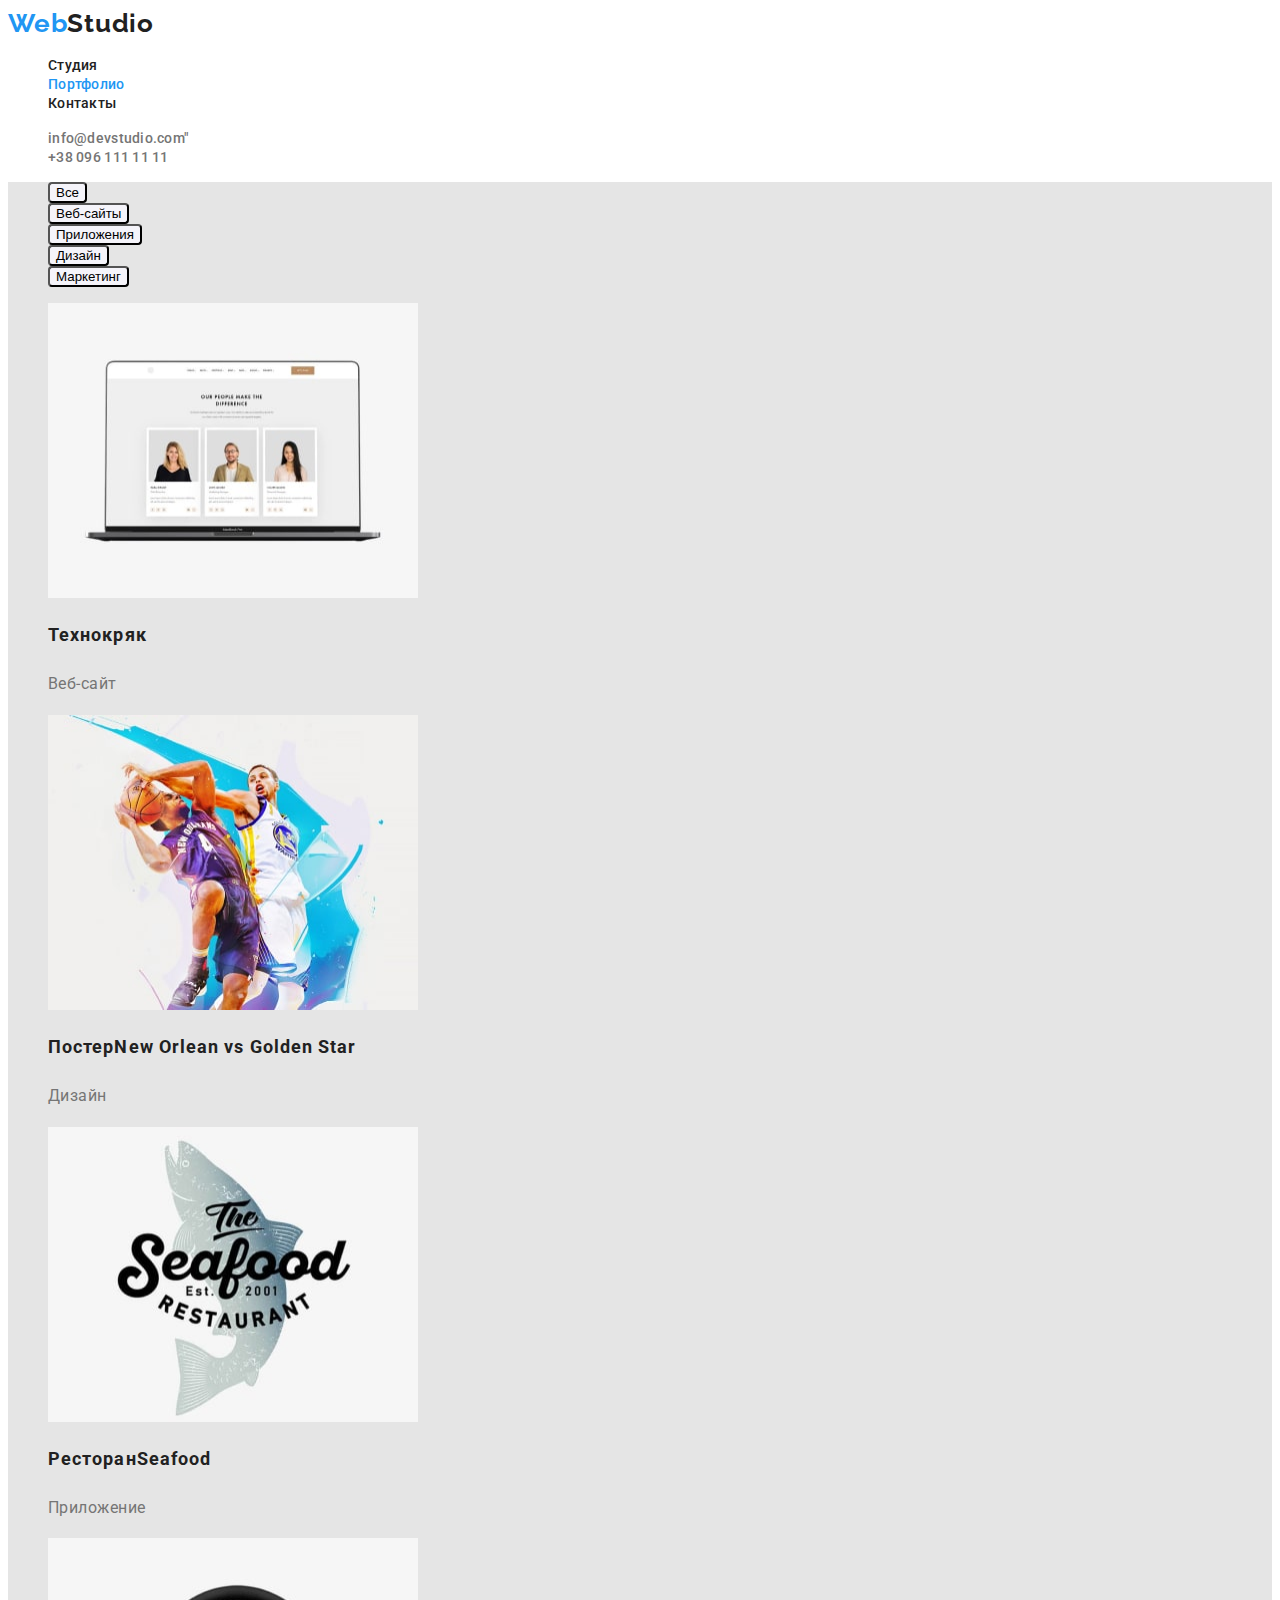
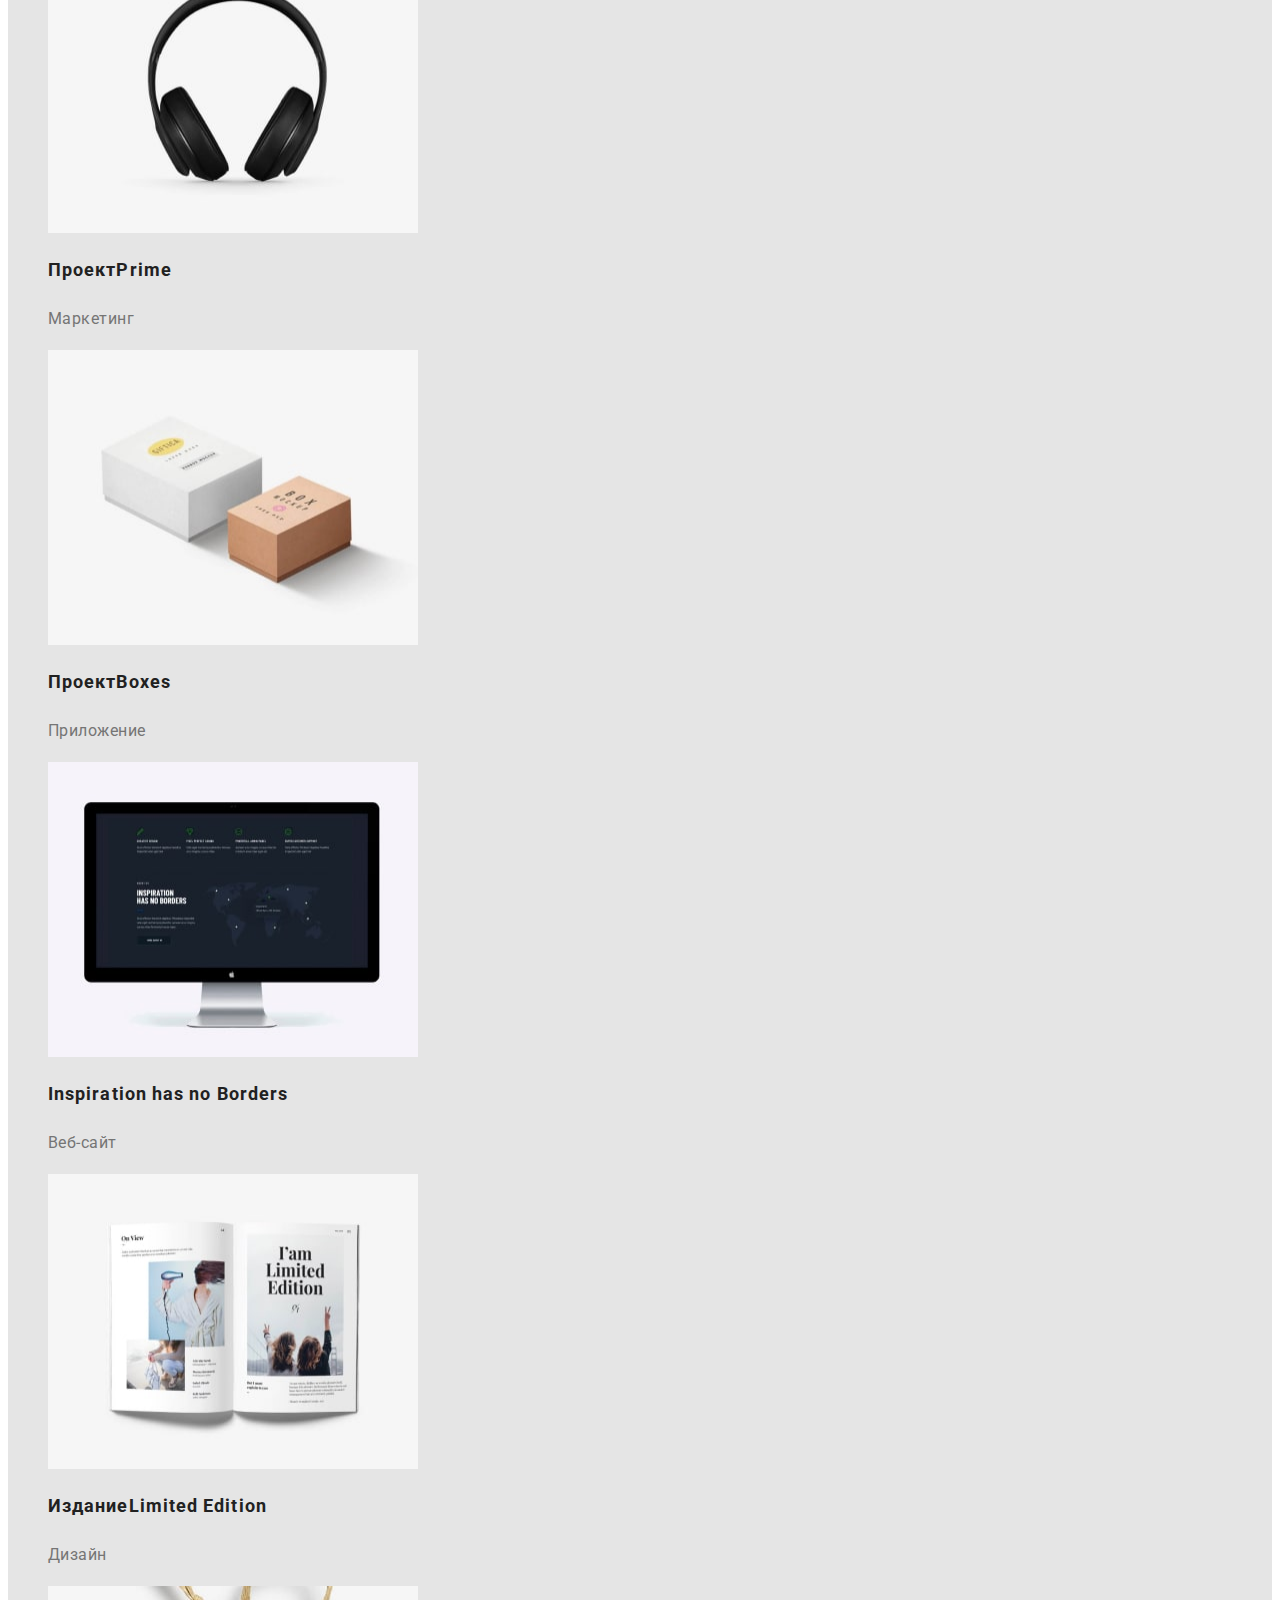
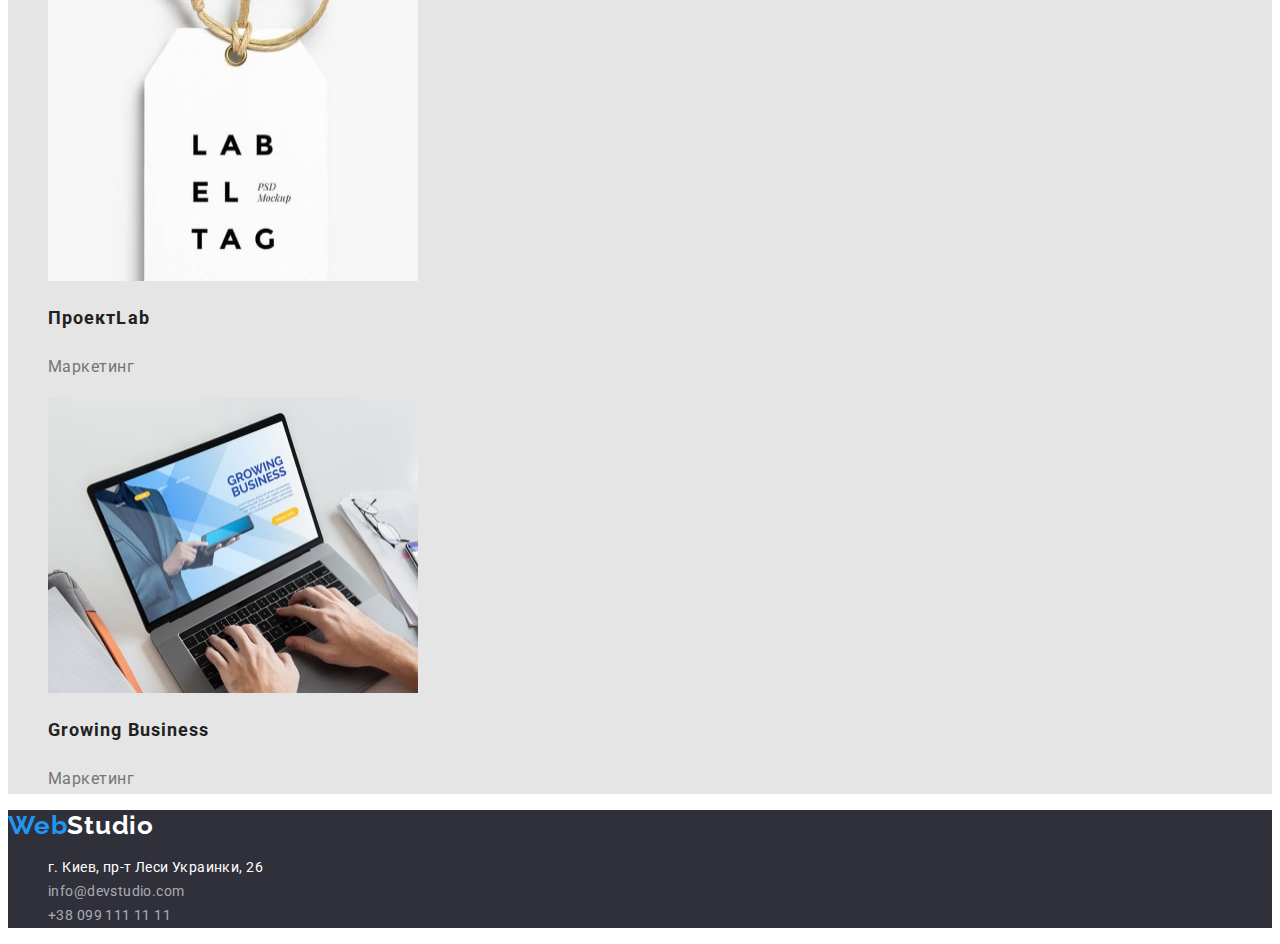
==== portfolio.html @ 66d61d58 "first" ====
<!DOCTYPE html>
<html lang="ru">
<head>
    <meta charset="UTF-8">
    <meta http-equiv="X-UA-Compatible" content="IE=edge">
    <meta name="viewport" content="width=device-width, initial-scale=1.0">
    <title>Document</title>
    <link rel="preconnect" href="https://fonts.googleapis.com">
    <link rel="preconnect" href="https://fonts.gstatic.com" crossorigin>
    <link href="https://fonts.googleapis.com/css2?family=Raleway:wght@700&family=Roboto:wght@400;500;700;900&display=swap" rel="stylesheet">
    <link rel="stylesheet" href="./css/styles.css">
</head>
<body>
    <header>
        <nav>
          <a class="link" href=""><span class="pre-logo">Web</span><span class="sub-logo">Studio</span></a>      
                 <ul class="list">
                     <li>
                         <a class="header-link link" href="./index.html">Студия</a>
                        </li>
                     <li>
                         <a class="header-link link" href="./portfolio.html"><span class="present-page">Портфолио</span></a>
                        </li>
                     <li>
                         <a class="header-link link" href="">Контакты</a>
                        </li>
                 </ul>
       </nav>
       <ul class="list">
           <li>
              <a class="info-link link" href="mailto:info@devstudio.com">info@devstudio.com"</a>
           </li>
           <li>
              <a class="info-link link" href="tel:+380961111111">+38 096 111 11 11</a>
           </li>
       </ul>
    </header>
    <main>
        <section class="portfolio">
            <ul class="list">
                <li>
                    <button class="btn" type="button">Все</button>
                </li>
                <li>
                    <button class="btn" type="button">Веб-сайты</button>
                </li>
                <li>
                    <button class="btn" type="button">Приложения</button>
                </li>
                <li>
                    <button class="btn"type="button">Дизайн</button>
                </li>
                <li>
                    <button class="btn" type="button">Маркетинг</button>
                </li>
            </ul>
            <!-- our projects -->
            <ul class="list">
                <li>
                    <img src="./images/texnofix.jpg" alt="Веб-сайт" width="370" height="295">
                    <h2 class="project-title">Технокряк</h2>
                    <p class="project-text">Веб-сайт</p>
                </li>
                <li>
                    <img src="./images/golden-star.jpg" alt="Дизайн" width="370" height="295">
                    <h2 class="project-title">Постер<span lang="en">New Orlean vs Golden Star</span></h2>
                    <p class="project-text">Дизайн</p>
                </li>
                <li>
                    <img src="./images/seafood.jpg" alt="Приложение" width="370" height="295">
                    <h2 class="project-title">Ресторан<span lang="en">Seafood</span></h2>
                    <p class="project-text">Приложение</p>
                </li>
                <li>
                    <img src="./images/prime.jpg" alt="Маркетинг" width="370" height="295">
                    <h2 class="project-title">Проект<span lang="en">Prime</span></h2>
                    <p class="project-text">Маркетинг</p>
                </li>
                <li>
                    <img src="./images/boxes.jpg" alt="Приложение" width="370" height="295">
                    <h2 class="project-title">Проект<span lang="en">Boxes</span></h2>
                    <p class="project-text">Приложение</p>
                </li>
                <li>
                    <img src="./images/non-borders.jpg" alt="Веб-сайт" width="370" height="295">
                    <h2 class="project-title" lang="en">Inspiration has no Borders</h2>
                    <p class="project-text">Веб-сайт</p>
                </li>
                <li>
                    <img src="./images/limited-edition.jpg" alt="Дизайн" width="370" height="295">
                    <h2 class="project-title">Издание<span>Limited Edition</span></h2>
                    <p class="project-text">Дизайн</p>
                </li>
                <li>
                    <img src="./images/project-lab.jpg" alt="Маркетинг" width="370" height="295">
                    <h2 class="project-title">Проект<span>Lab</span></h2>
                    <p class="project-text">Маркетинг</p>
                </li>
                <li>
                    <img src="./images/business.jpg" alt="Маркетинг" width="370" height="295">
                    <h2 class="project-title" lang="en">Growing Business</h2>
                    <p class="project-text">Маркетинг</p>
                </li>
            </ul>
        </section>
    </main>                                                     
    <footer class="footer">
        <a class="link" href=""><span class="pre-logo">Web</span><span class="sub-logo-second">Studio</span></a>
        <address class="address">
            <ul class="list">
                <li>
                    <a class="address-rout link" href="https://goo.gl/maps/BNxrX4DYjBoTdbWa7" target="_blank"  rel="noopener noreferrer">г. Киев, пр-т Леси Украинки, 26</a>
                </li>
                <li>
                    <a class="footer-info link" href="mailto:info@devstudio.com">info@devstudio.com</a>    
                </li>
                <li>
                    <a class="footer-info link" href="tel:+380991111111">+38 099 111 11 11</a>   
                </li>
            </ul>
        </address>
</footer>
</body>
</html>
---- css/styles.css ----
:root{
    --main-title-color: #ffffff;
    --secondary-title-color: #212121;
    --main-text-color: #757575;
    --accent-color: #2196F3;
}
body{
    font-family: 'Roboto', sans-serif;
}
.pre-logo{
font-family: Raleway;
font-weight: 700;
font-size: 26px;
line-height: 1.19;
letter-spacing: 0.03em;
color: var(--accent-color);
}
.sub-logo{
font-family: Raleway;
font-weight: 700;
font-size: 26px;
line-height: 1.19;
letter-spacing: 0.03em;
color: var(--secondary-title-color);
}
.sub-logo-second{
font-family: Raleway;
font-weight: 700;
font-size: 26px;
line-height: 1.19;
letter-spacing: 0.03em;
color: #ffffff;
}
.list{
    list-style: none;
}
.link{
    text-decoration: none;
}
.present-page{
    font-weight: 500;
    font-size: 14px;
    line-height: 1.14;
    letter-spacing: 0.02em;
    color: var(--accent-color);
}
.header-link{
font-weight: 500;
font-size: 14px;
line-height: 1.14;
letter-spacing: 0.02em;
color:var(--secondary-title-color);
}
.header-link:hover, 
.header-link:focus{
    color: var(--accent-color);
}
.info-link{
 color: var(--main-text-color);
 font-weight: 500;
 font-size: 14px;
 line-height: 1.14;
 letter-spacing: 0.02em; 
}
.info-link:hover,
.info-link:focus{
    color: var(--accent-color);
}
.hero{
    background-color: #2F303A;
}
.main-button{
    width: 200px;
    height: 50px;   
    margin-left: 700px;
    margin-right: 700px;    
    background: var(--accent-color);
    box-shadow: 0px 4px 4px rgba(0, 0, 0, 0.15);
    border-radius: 4px;
}
.button-text{
font-weight: 700;
font-size: 16px;
line-height: 1.87;
align-items: center;
text-align: center;
letter-spacing: 0.06em;
color: #ffffff;
}
.hero-title{
text-transform: uppercase;
text-align: center;
font-weight: 900;
font-size: 44px;
line-height: 1.36;
letter-spacing: 0.06em;
color: #FFFFFF;
}
.team-part{
    background-color: #F5F4FA;
}
.main-title{
text-align: center;
font-weight: 700;
font-size: 36px;
line-height: 1.16;
letter-spacing: 0.03em;
color: var(--secondary-title-color);
}
.advantage-title{
font-size: 14px;
line-height: 1.14;
letter-spacing: 0.03em;
text-transform: uppercase;
color: var(--secondary-title-color);
}
.advantage{
font-size: 14px;
line-height: 1.71;
letter-spacing: 0.03em;
color: var(--main-text-color);
}
.team-title{
font-weight: 500;
font-size: 16px;
line-height: 19px;
letter-spacing: 0.03em;
color:var(--secondary-title-color);
}
.profession{
font-size: 16px;
line-height: 1.18;
letter-spacing: 0.03em;
color: var(--main-text-color);
}
.address{
font-style: normal;    
}
.address-rout{
font-size: 14px;
line-height: 1.71;
letter-spacing: 0.03em;
color: #FFFFFF;
}
.footer-info{
font-size: 14px;
line-height: 1.71;
letter-spacing: 0.03em;
color: rgba(255, 255, 255, 0.6);
}
.footer{
    background-color: #2F303A;
}
.portfolio{
    background-color: #E5E5E5;;
}
.project-title{
font-weight: 700;
font-size: 18px;
line-height: 2;
letter-spacing: 0.06em;
color: var(--secondary-title-color);
}
.project-text{
font-size: 16px;
line-height: 1.87;
letter-spacing: 0.03em;
color: var(--main-text-color);
}
.btn
{
    background: #F5F4FA;
    border-radius: 4px;
}
.btn:hover,
.btn:focus{
    color: #FFFFFF;
    background: var(--accent-color);
    box-shadow: 0px 3px 1px rgba(0, 0, 0, 0.1), 0px 1px 2px rgba(0, 0, 0, 0.08), 0px 2px 2px rgba(0, 0, 0, 0.12);
    border-radius: 4px;
}
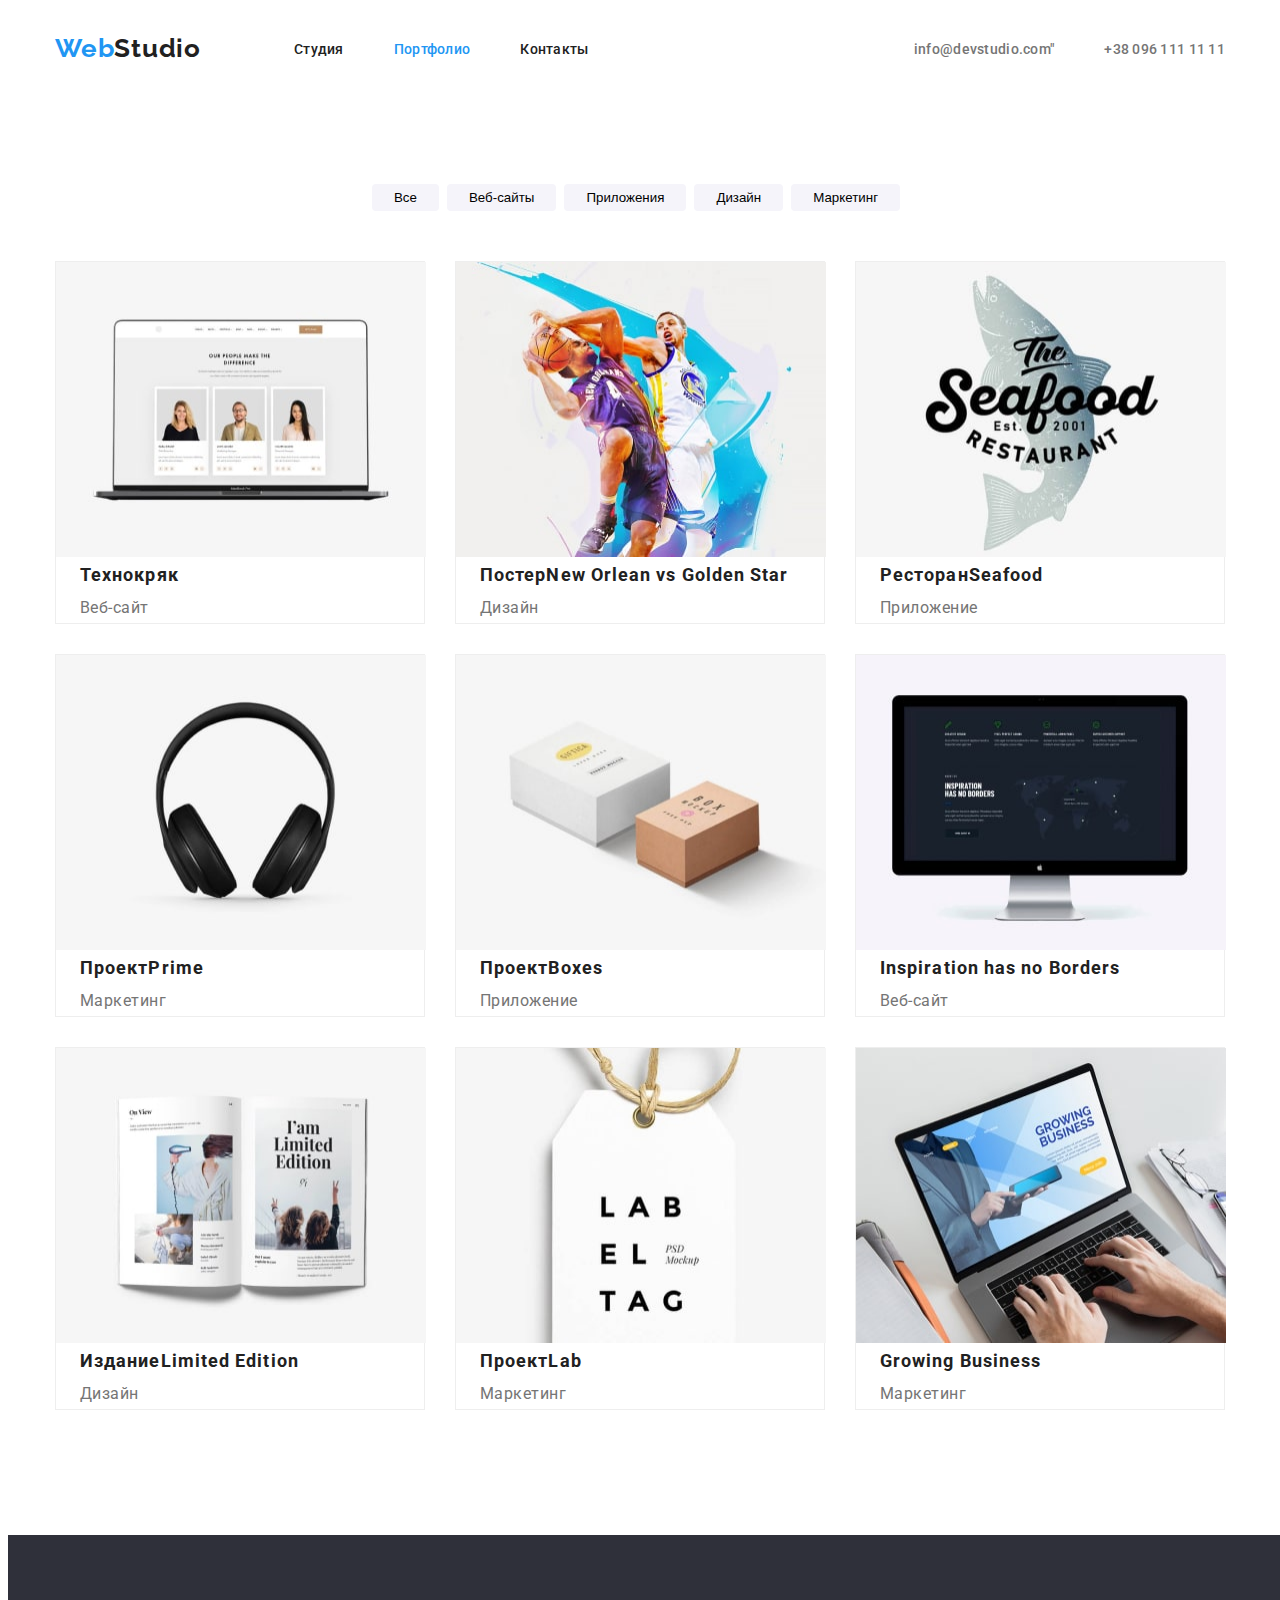
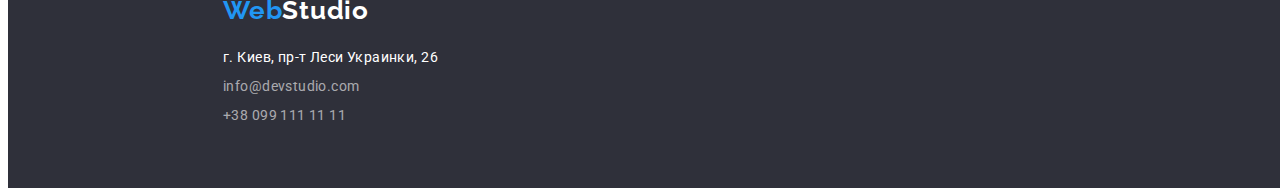
==== commit 40b205a3: "and another one" ====
--- a/portfolio.html
+++ b/portfolio.html
@@ -5,39 +5,42 @@
     <meta http-equiv="X-UA-Compatible" content="IE=edge">
     <meta name="viewport" content="width=device-width, initial-scale=1.0">
     <title>Document</title>
+    <link rel="stylesheet" href="https://cdnjs.cloudflare.com/ajax/libs/modern-normalize/1.1.0/modern-normalize.min.css" integrity="sha512-wpPYUAdjBVSE4KJnH1VR1HeZfpl1ub8YT/NKx4PuQ5NmX2tKuGu6U/JRp5y+Y8XG2tV+wKQpNHVUX03MfMFn9Q==" crossorigin="anonymous" referrerpolicy="no-referrer" />
     <link rel="preconnect" href="https://fonts.googleapis.com">
     <link rel="preconnect" href="https://fonts.gstatic.com" crossorigin>
     <link href="https://fonts.googleapis.com/css2?family=Raleway:wght@700&family=Roboto:wght@400;500;700;900&display=swap" rel="stylesheet">
     <link rel="stylesheet" href="./css/styles.css">
 </head>
 <body>
-    <header>
-        <nav>
-          <a class="link" href=""><span class="pre-logo">Web</span><span class="sub-logo">Studio</span></a>      
-                 <ul class="list">
-                     <li>
-                         <a class="header-link link" href="./index.html">Студия</a>
+    <header class="portfolio-container">
+        <nav class="portfolio-navigation">
+            <div class="portfolio-wrapper">
+                <a class="link logo" href=""><span class="pre-logo">Web</span><span class="sub-logo">Studio</span></a>      
+                        <ul class="list navigation-list">
+                            <li>
+                                <a class="header-link link" href="./index.html">Студия</a>
+                                </li>
+                            <li>
+                                <a class="header-link link" href="./portfolio.html"><span class="present-page">Портфолио</span></a>
+                                </li>
+                            <li>
+                                <a class="header-link link header-link-last" href="">Контакты</a>
+                                </li>
+                        </ul>      
+                </div>
+                    <ul class="list">
+                        <li>
+                            <a class="info-link link portfolio-mail" href="mailto:info@devstudio.com">info@devstudio.com"</a>
                         </li>
-                     <li>
-                         <a class="header-link link" href="./portfolio.html"><span class="present-page">Портфолио</span></a>
+                        <li>
+                            <a class="info-link link info-link-last" href="tel:+380961111111">+38 096 111 11 11</a>
                         </li>
-                     <li>
-                         <a class="header-link link" href="">Контакты</a>
-                        </li>
-                 </ul>
-       </nav>
-       <ul class="list">
-           <li>
-              <a class="info-link link" href="mailto:info@devstudio.com">info@devstudio.com"</a>
-           </li>
-           <li>
-              <a class="info-link link" href="tel:+380961111111">+38 096 111 11 11</a>
-           </li>
-       </ul>
+                    </ul>
+    </nav>
     </header>
     <main>
-        <section class="portfolio">
-            <ul class="list">
+        <section class="section portfolio-container">
+            <ul class="list button-list">
                 <li>
                     <button class="btn" type="button">Все</button>
                 </li>
@@ -53,61 +56,80 @@
                 <li>
                     <button class="btn" type="button">Маркетинг</button>
                 </li>
-            </ul>
+            </ul>           
             <!-- our projects -->
-            <ul class="list">
-                <li>
+            <ul class="list portfolio-list">
+                <li class="portfolio-card">
                     <img src="./images/texnofix.jpg" alt="Веб-сайт" width="370" height="295">
+                    <div class="card-text">
                     <h2 class="project-title">Технокряк</h2>
                     <p class="project-text">Веб-сайт</p>
+                    </div>
                 </li>
-                <li>
+                <li class="portfolio-card">
                     <img src="./images/golden-star.jpg" alt="Дизайн" width="370" height="295">
+                    <div class="card-text">
                     <h2 class="project-title">Постер<span lang="en">New Orlean vs Golden Star</span></h2>
                     <p class="project-text">Дизайн</p>
+                    </div>
                 </li>
-                <li>
+                <div class="portfolio-card">
                     <img src="./images/seafood.jpg" alt="Приложение" width="370" height="295">
+                    <div class="card-text">
                     <h2 class="project-title">Ресторан<span lang="en">Seafood</span></h2>
                     <p class="project-text">Приложение</p>
+                    </div>
+                </div>
                 </li>
-                <li>
+                <li class="portfolio-card">
                     <img src="./images/prime.jpg" alt="Маркетинг" width="370" height="295">
+                    <div class="card-text">
                     <h2 class="project-title">Проект<span lang="en">Prime</span></h2>
                     <p class="project-text">Маркетинг</p>
+                    </div>
                 </li>
-                <li>
+                <li class="portfolio-card">
                     <img src="./images/boxes.jpg" alt="Приложение" width="370" height="295">
+                    <div class="card-text">
                     <h2 class="project-title">Проект<span lang="en">Boxes</span></h2>
                     <p class="project-text">Приложение</p>
+                    </div>
                 </li>
-                <li>
+                <li class="portfolio-card">
                     <img src="./images/non-borders.jpg" alt="Веб-сайт" width="370" height="295">
+                    <div class="card-text">
                     <h2 class="project-title" lang="en">Inspiration has no Borders</h2>
                     <p class="project-text">Веб-сайт</p>
+                    </div>
                 </li>
-                <li>
+                <li class="portfolio-card">
                     <img src="./images/limited-edition.jpg" alt="Дизайн" width="370" height="295">
+                    <div class="card-text">
                     <h2 class="project-title">Издание<span>Limited Edition</span></h2>
                     <p class="project-text">Дизайн</p>
+                    </div>
                 </li>
-                <li>
+                <li class="portfolio-card">
                     <img src="./images/project-lab.jpg" alt="Маркетинг" width="370" height="295">
+                    <div class="card-text">
                     <h2 class="project-title">Проект<span>Lab</span></h2>
                     <p class="project-text">Маркетинг</p>
-                </li>
-                <li>
+                   </div>
+               </li>
+                <li class="portfolio-card">
                     <img src="./images/business.jpg" alt="Маркетинг" width="370" height="295">
+                    <div class="card-text">
                     <h2 class="project-title" lang="en">Growing Business</h2>
                     <p class="project-text">Маркетинг</p>
+                    </div>
                 </li>
             </ul>
         </section>
     </main>                                                     
-    <footer class="footer">
-        <a class="link" href=""><span class="pre-logo">Web</span><span class="sub-logo-second">Studio</span></a>
+    <footer class="footer footer-section">
+        <a class="link footer-logo" href=""><span class="pre-logo">Web</span><span class="sub-logo-second">Studio</span></a>
         <address class="address">
-            <ul class="list">
+            <ul class="footer-list">
                 <li>
                     <a class="address-rout link" href="https://goo.gl/maps/BNxrX4DYjBoTdbWa7" target="_blank"  rel="noopener noreferrer">г. Киев, пр-т Леси Украинки, 26</a>
                 </li>
--- a/css/styles.css
+++ b/css/styles.css
@@ -4,9 +4,93 @@
     --main-text-color: #757575;
     --accent-color: #2196F3;
 }
+*{
+    box-sizing: border-box;
+}
+img{
+    display: block;
+}
 body{
     font-family: 'Roboto', sans-serif;
 }
+p, h1, h2, h3, h4, h5, h6{
+    margin-top: 0;
+    margin-bottom: 0;
+}
+ul{
+    margin-top: 0;
+    margin-bottom: 0;
+    padding-left: 0;
+}
+.section{
+    padding-top: 95px;
+    padding-bottom: 95px;
+}
+.footer-section{
+    padding-top: 60px;
+    padding-bottom: 60px;
+    width: 1600px;
+    margin: 0 auto;
+}
+.container{
+    width: 1200px;
+    padding-left: 15px;
+    padding-right: 15px;
+    margin: 0 auto;
+}
+.portfolio-container{
+    width: 1200px;
+    padding-left: 15px;
+    padding-right: 15px;
+    margin: 0 auto;
+}
+.portfolio-navigation{
+    display: flex;
+    align-items: center;
+    width: 100%;
+    justify-content: space-between; 
+}
+.portfolio-wrapper
+{
+    display: flex;
+}
+.portfolio-logo{
+    margin-right: 93px; 
+}
+.navigation-list{
+    align-items: center;
+}
+.button-list{
+    margin-bottom: 50px;
+    justify-content: center;
+}
+.portfolio-list{
+    flex-wrap: wrap;
+}
+.header .container{
+    display: flex;
+    align-items: center;
+}
+.header-section{
+    align-items: center;
+    display: flex;
+    justify-content: space-between;
+    padding-top: 32px;
+    padding-bottom: 32px;
+}
+.header{    
+}
+.header-navigation{
+    display: flex;
+    align-items: center;
+    justify-content: space-between;
+    width: 100%;
+}
+.logo{
+    margin-right: 93px;
+    margin-top: 25px;
+    margin-bottom: 25px;
+}
 .pre-logo{
 font-family: Raleway;
 font-weight: 700;
@@ -33,9 +117,23 @@
 }
 .list{
     list-style: none;
+    display: flex;
+}
+.footer-list{
+    height: 82px;
+    margin-top: 20px;
+    margin-left: 215px;
+    list-style: none;
+    display: flex;
+    flex-direction: column;
+    justify-content: space-between;
+}
+.footer-logo{
+    margin-left: 215px;
 }
 .link{
     text-decoration: none;
+    
 }
 .present-page{
     font-weight: 500;
@@ -50,6 +148,10 @@
 line-height: 1.14;
 letter-spacing: 0.02em;
 color:var(--secondary-title-color);
+margin-right: 50px;
+}
+.header-link-last{
+    margin-right: 0;
 }
 .header-link:hover, 
 .header-link:focus{
@@ -60,14 +162,27 @@
  font-weight: 500;
  font-size: 14px;
  line-height: 1.14;
- letter-spacing: 0.02em; 
+ letter-spacing: 0.02em;
+ margin-right: 50px; 
+}
+.info-link-last{
+    margin-right: 0;
 }
 .info-link:hover,
 .info-link:focus{
     color: var(--accent-color);
 }
 .hero{
+    max-width: 1600px;
+    margin: 0 auto;
     background-color: #2F303A;
+}
+.hero-section{
+    display: flex;
+    flex-direction: column;
+    align-items: center;
+    padding-top: 200px;
+    padding-bottom: 200px;
 }
 .main-button{
     width: 200px;
@@ -82,13 +197,14 @@
 font-weight: 700;
 font-size: 16px;
 line-height: 1.87;
-align-items: center;
 text-align: center;
 letter-spacing: 0.06em;
 color: #ffffff;
 }
 .hero-title{
-text-transform: uppercase;
+margin-bottom: 30px;
+max-width: 700px;
+text-transform: uppercase; 
 text-align: center;
 font-weight: 900;
 font-size: 44px;
@@ -97,7 +213,9 @@
 color: #FFFFFF;
 }
 .team-part{
-    background-color: #F5F4FA;
+    width: 1600px;
+    margin: 0 auto;
+    background-color: #F5F4FA;;
 }
 .main-title{
 text-align: center;
@@ -115,19 +233,71 @@
 color: var(--secondary-title-color);
 }
 .advantage{
+margin-right: 30px;
+margin-top: 10px;
+max-width: 270px;
 font-size: 14px;
 line-height: 1.71;
 letter-spacing: 0.03em;
 color: var(--main-text-color);
 }
 .team-title{
+margin-top: 30px;
+margin-bottom: 10px;
 font-weight: 500;
 font-size: 16px;
 line-height: 19px;
 letter-spacing: 0.03em;
 color:var(--secondary-title-color);
 }
+.work-list{
+ width: 100%;
+ justify-content: space-between;
+}
+.work-title{
+margin-bottom: 50px;
+}
+.team-list{
+width: 100%;
+display: flex;
+justify-content: center;
+margin-top: 50px;
+}
+.team-card{
+width: 100%;
+max-width: 270px;
+display: flex;
+flex-direction: column;
+align-items: center;
+margin-right: 30px;      
+background: #FFFFFF;
+box-shadow: 0px 1px 3px rgba(0, 0, 0, 0.12), 0px 1px 1px rgba(0, 0, 0, 0.14), 0px 2px 1px rgba(0, 0, 0, 0.2);
+border-radius: 0px 0px 4px 4px;
+}
+.portfolio-list{
+width: 100%;
+display: flex;
+justify-content: center;
+}
+.portfolio-card{
+width: 100%;
+max-width: 370px;
+display: flex;
+flex-direction: column;
+align-items: left;
+margin-right: 30px;
+margin-bottom: 30px;
+background: #FFFFFF;
+border: 1px solid #EEEEEE;
+}
+.portfolio-card:nth-child(3n){
+    margin-right: 0;
+}
+.card-text{
+    padding-left: 24px;
+}
 .profession{
+margin-bottom: 30px;
 font-size: 16px;
 line-height: 1.18;
 letter-spacing: 0.03em;
@@ -152,7 +322,7 @@
     background-color: #2F303A;
 }
 .portfolio{
-    background-color: #E5E5E5;;
+   
 }
 .project-title{
 font-weight: 700;
@@ -169,8 +339,11 @@
 }
 .btn
 {
+    margin-right: 8px;
     background: #F5F4FA;
     border-radius: 4px;
+    padding: 6px 22px;
+    border: none;
 }
 .btn:hover,
 .btn:focus{
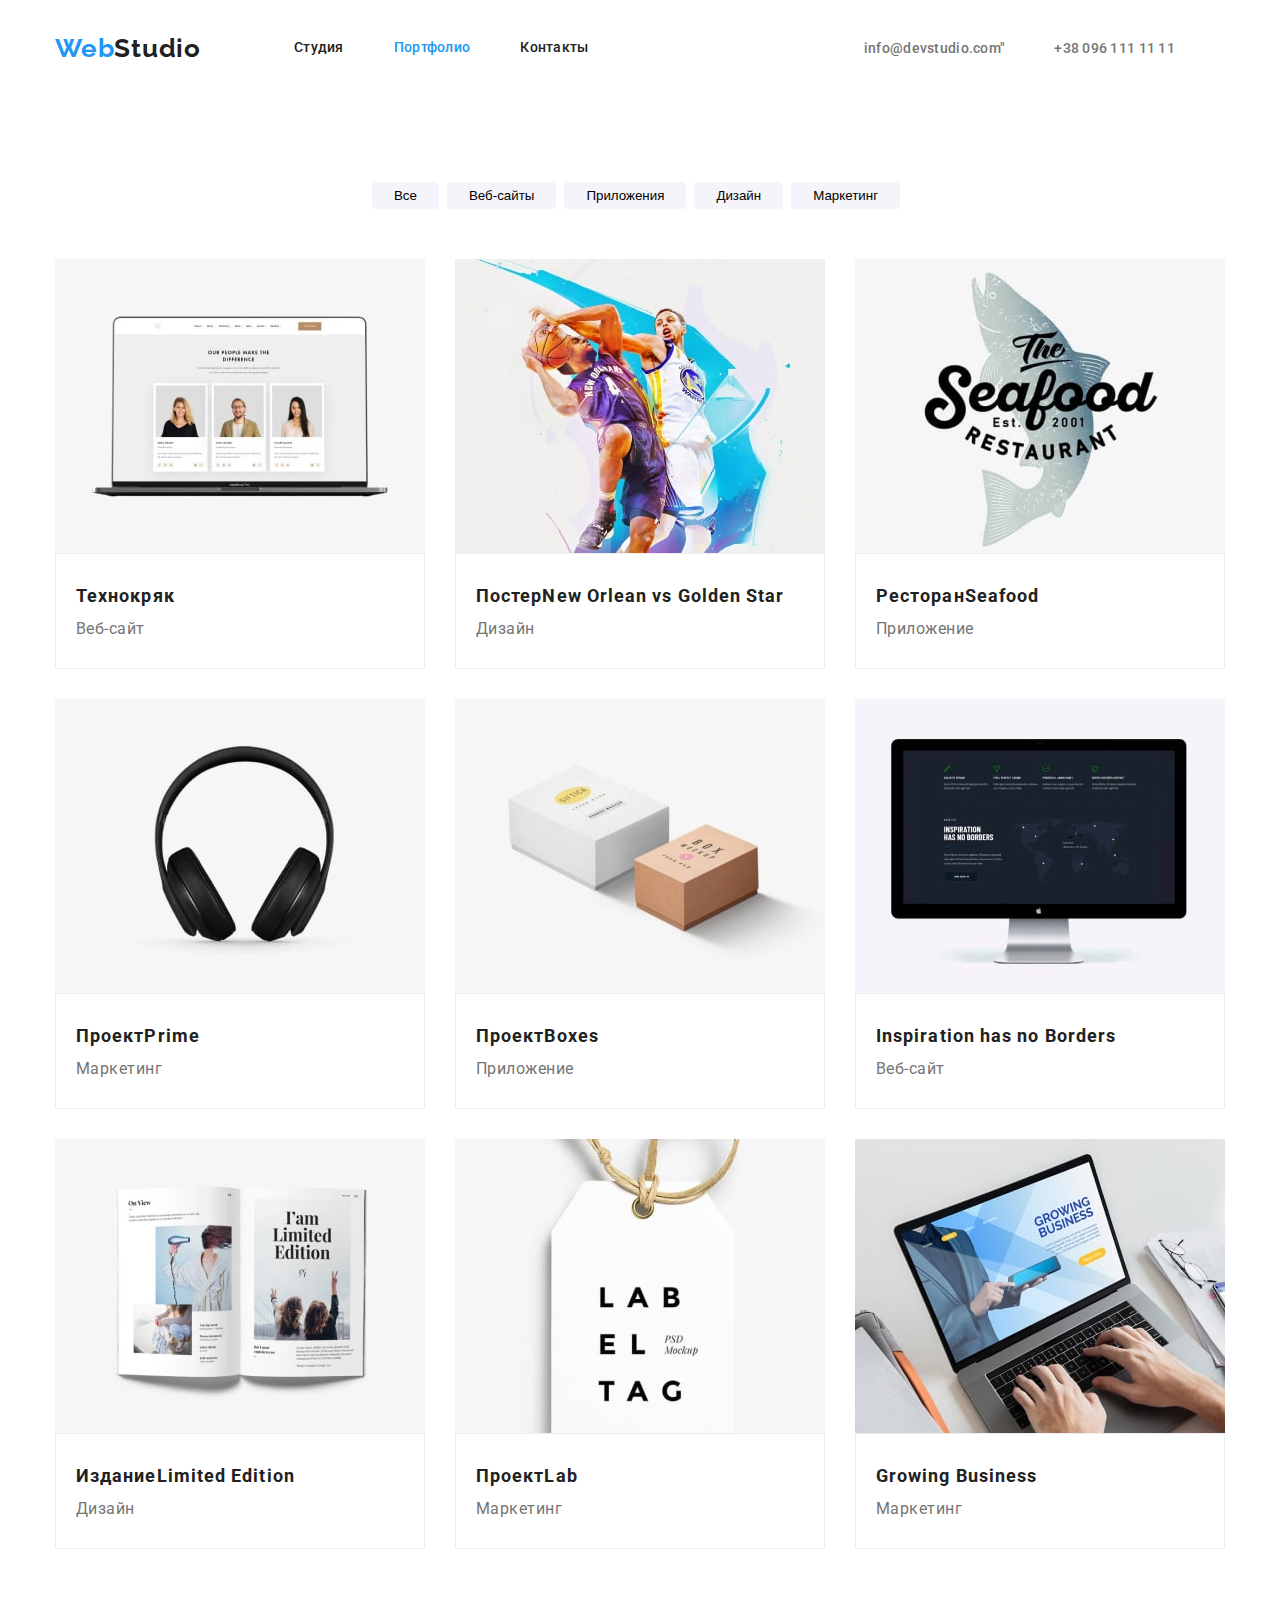
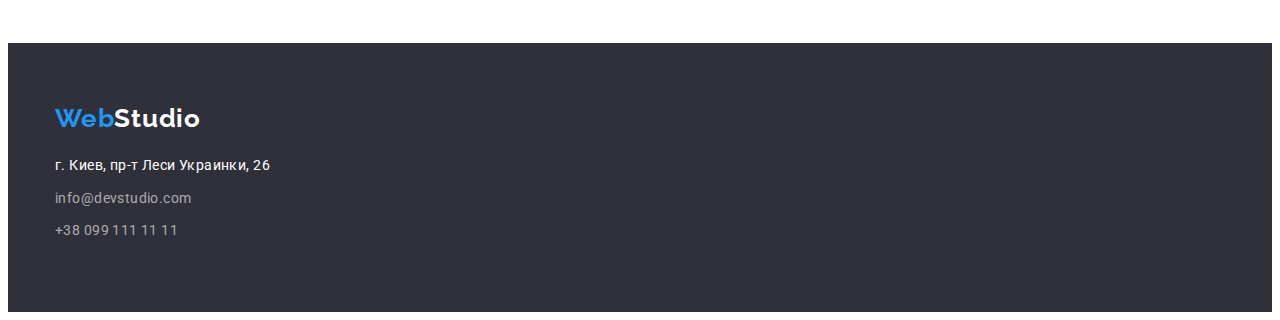
==== commit fb660945: "and another one" ====
--- a/portfolio.html
+++ b/portfolio.html
@@ -12,48 +12,49 @@
     <link rel="stylesheet" href="./css/styles.css">
 </head>
 <body>
-    <header class="portfolio-container">
-        <nav class="portfolio-navigation">
-            <div class="portfolio-wrapper">
+    <header class="header">
+        <div class="container">   
+        <nav class="header-navigation"> 
+            <div class="header-section">         
                 <a class="link logo" href=""><span class="pre-logo">Web</span><span class="sub-logo">Studio</span></a>      
-                        <ul class="list navigation-list">
-                            <li>
+                        <ul class="navigation-list">
+                            <li class="navigation-item">
                                 <a class="header-link link" href="./index.html">Студия</a>
                                 </li>
-                            <li>
+                            <li class="navigation-item">
                                 <a class="header-link link" href="./portfolio.html"><span class="present-page">Портфолио</span></a>
                                 </li>
-                            <li>
+                            <li class="navigation-item">
                                 <a class="header-link link header-link-last" href="">Контакты</a>
                                 </li>
-                        </ul>      
-                </div>
-                    <ul class="list">
-                        <li>
-                            <a class="info-link link portfolio-mail" href="mailto:info@devstudio.com">info@devstudio.com"</a>
+                        </ul>                      
+            </nav>
+                    <ul class="list contacts-list">
+                        <li class="contacts-item">
+                            <a class="contacts-link link portfolio-mail" href="mailto:info@devstudio.com">info@devstudio.com"</a>
                         </li>
-                        <li>
-                            <a class="info-link link info-link-last" href="tel:+380961111111">+38 096 111 11 11</a>
+                        <li class="contacts-item">
+                            <a class="contacts-link link info-link-last" href="tel:+380961111111">+38 096 111 11 11</a>
                         </li>
-                    </ul>
-    </nav>
+                    </ul>   
     </header>
     <main>
-        <section class="section portfolio-container">
+        <section class="section">
+            <div class="container">
             <ul class="list button-list">
-                <li>
+                <li class="button-item">
                     <button class="btn" type="button">Все</button>
                 </li>
-                <li>
+                <li class="button-item">
                     <button class="btn" type="button">Веб-сайты</button>
                 </li>
-                <li>
+                <li class="button-item">
                     <button class="btn" type="button">Приложения</button>
                 </li>
-                <li>
+                <li class="button-item">
                     <button class="btn"type="button">Дизайн</button>
                 </li>
-                <li>
+                <li class="button-item">
                     <button class="btn" type="button">Маркетинг</button>
                 </li>
             </ul>           
@@ -102,21 +103,21 @@
                     <p class="project-text">Веб-сайт</p>
                     </div>
                 </li>
-                <li class="portfolio-card">
+                <li class="portfolio-card portfolio-card-last">
                     <img src="./images/limited-edition.jpg" alt="Дизайн" width="370" height="295">
                     <div class="card-text">
                     <h2 class="project-title">Издание<span>Limited Edition</span></h2>
                     <p class="project-text">Дизайн</p>
                     </div>
                 </li>
-                <li class="portfolio-card">
+                <li class="portfolio-card portfolio-card-last">
                     <img src="./images/project-lab.jpg" alt="Маркетинг" width="370" height="295">
                     <div class="card-text">
                     <h2 class="project-title">Проект<span>Lab</span></h2>
                     <p class="project-text">Маркетинг</p>
                    </div>
                </li>
-                <li class="portfolio-card">
+                <li class="portfolio-card portfolio-card-last">
                     <img src="./images/business.jpg" alt="Маркетинг" width="370" height="295">
                     <div class="card-text">
                     <h2 class="project-title" lang="en">Growing Business</h2>
@@ -124,23 +125,26 @@
                     </div>
                 </li>
             </ul>
+        </div>
         </section>
     </main>                                                     
-    <footer class="footer footer-section">
+    <footer class="footer">
+        <div class="container">
         <a class="link footer-logo" href=""><span class="pre-logo">Web</span><span class="sub-logo-second">Studio</span></a>
         <address class="address">
             <ul class="footer-list">
-                <li>
+                <li class="footer-item">
                     <a class="address-rout link" href="https://goo.gl/maps/BNxrX4DYjBoTdbWa7" target="_blank"  rel="noopener noreferrer">г. Киев, пр-т Леси Украинки, 26</a>
                 </li>
-                <li>
+                <li class="footer-item">
                     <a class="footer-info link" href="mailto:info@devstudio.com">info@devstudio.com</a>    
                 </li>
-                <li>
+                <li class="footer-item" >
                     <a class="footer-info link" href="tel:+380991111111">+38 099 111 11 11</a>   
                 </li>
             </ul>
         </address>
+    </div>
 </footer>
 </body>
 </html>--- a/css/styles.css
+++ b/css/styles.css
@@ -8,6 +8,8 @@
     box-sizing: border-box;
 }
 img{
+    height: auto;
+    width: 100%;
     display: block;
 }
 body{
@@ -18,19 +20,14 @@
     margin-bottom: 0;
 }
 ul{
+    list-style: none;
     margin-top: 0;
     margin-bottom: 0;
     padding-left: 0;
 }
 .section{
-    padding-top: 95px;
-    padding-bottom: 95px;
-}
-.footer-section{
-    padding-top: 60px;
-    padding-bottom: 60px;
-    width: 1600px;
-    margin: 0 auto;
+    padding-top: 94px;
+    padding-bottom: 94px;
 }
 .container{
     width: 1200px;
@@ -58,7 +55,9 @@
     margin-right: 93px; 
 }
 .navigation-list{
-    align-items: center;
+    display: flex;
+    list-style: none;
+    /* align-items: center; */
 }
 .button-list{
     margin-bottom: 50px;
@@ -66,6 +65,7 @@
 }
 .portfolio-list{
     flex-wrap: wrap;
+    display: flex;
 }
 .header .container{
     display: flex;
@@ -75,21 +75,26 @@
     align-items: center;
     display: flex;
     justify-content: space-between;
-    padding-top: 32px;
-    padding-bottom: 32px;
-}
-.header{    
-}
-.header-navigation{
-    display: flex;
+
+}
+.header{
+    border-bottom: 1px;    
+}
+.portfolio-navigation-list{
     align-items: center;
-    justify-content: space-between;
-    width: 100%;
+    list-style: none;
+}
+.contacts-list{
+    margin-left: auto;
+}
+.navigation-item{
+margin-right: 50px;
+}
+.contacts-item{
+margin-right: 50px; 
 }
 .logo{
     margin-right: 93px;
-    margin-top: 25px;
-    margin-bottom: 25px;
 }
 .pre-logo{
 font-family: Raleway;
@@ -119,17 +124,11 @@
     list-style: none;
     display: flex;
 }
-.footer-list{
-    height: 82px;
-    margin-top: 20px;
-    margin-left: 215px;
-    list-style: none;
-    display: flex;
-    flex-direction: column;
-    justify-content: space-between;
-}
-.footer-logo{
-    margin-left: 215px;
+.footer-item{
+    margin-bottom: 9px;
+}
+.footer-item-last{
+    margin-bottom: 0;
 }
 .link{
     text-decoration: none;
@@ -143,55 +142,55 @@
     color: var(--accent-color);
 }
 .header-link{
+display: block;
+padding: 32px 0;
 font-weight: 500;
 font-size: 14px;
 line-height: 1.14;
 letter-spacing: 0.02em;
 color:var(--secondary-title-color);
-margin-right: 50px;
 }
 .header-link-last{
-    margin-right: 0;
+margin-right: 0;
 }
 .header-link:hover, 
 .header-link:focus{
-    color: var(--accent-color);
-}
-.info-link{
+color: var(--accent-color);
+}
+.contacts-link{
  color: var(--main-text-color);
  font-weight: 500;
  font-size: 14px;
  line-height: 1.14;
  letter-spacing: 0.02em;
- margin-right: 50px; 
-}
-.info-link-last{
-    margin-right: 0;
-}
-.info-link:hover,
-.info-link:focus{
-    color: var(--accent-color);
+}
+.contacts-link-last{
+margin-right: 0;
+}
+.contacts-link:hover,
+.contacts-link:focus{
+color: var(--accent-color);
 }
 .hero{
-    max-width: 1600px;
-    margin: 0 auto;
-    background-color: #2F303A;
+text-align: center;
+padding: 200px 0;
+max-width: 1600px;
+margin: 0 auto;
+background-color: #2F303A;
 }
 .hero-section{
-    display: flex;
-    flex-direction: column;
-    align-items: center;
-    padding-top: 200px;
-    padding-bottom: 200px;
+display: flex;
+flex-direction: column;
+align-items: center;
+padding-top: 200px;
+padding-bottom: 200px;
 }
 .main-button{
-    width: 200px;
-    height: 50px;   
-    margin-left: 700px;
-    margin-right: 700px;    
-    background: var(--accent-color);
-    box-shadow: 0px 4px 4px rgba(0, 0, 0, 0.15);
-    border-radius: 4px;
+width: 200px;
+height: 50px;   
+background: var(--accent-color);
+box-shadow: 0px 4px 4px rgba(0, 0, 0, 0.15);
+border-radius: 4px;
 }
 .button-text{
 font-weight: 700;
@@ -211,11 +210,11 @@
 line-height: 1.36;
 letter-spacing: 0.06em;
 color: #FFFFFF;
+margin-left: auto;
+margin-right: auto;
 }
 .team-part{
-    width: 1600px;
-    margin: 0 auto;
-    background-color: #F5F4FA;;
+background-color: #F5F4FA;;
 }
 .main-title{
 text-align: center;
@@ -225,6 +224,13 @@
 letter-spacing: 0.03em;
 color: var(--secondary-title-color);
 }
+.advantage-list{
+list-style: none;
+display: flex;
+}
+.advantage-item{
+margin-right: 30px;
+}
 .advantage-title{
 font-size: 14px;
 line-height: 1.14;
@@ -232,8 +238,8 @@
 text-transform: uppercase;
 color: var(--secondary-title-color);
 }
-.advantage{
-margin-right: 30px;
+.advantage-text{
+
 margin-top: 10px;
 max-width: 270px;
 font-size: 14px;
@@ -242,7 +248,6 @@
 color: var(--main-text-color);
 }
 .team-title{
-margin-top: 30px;
 margin-bottom: 10px;
 font-weight: 500;
 font-size: 16px;
@@ -251,59 +256,59 @@
 color:var(--secondary-title-color);
 }
 .work-list{
- width: 100%;
- justify-content: space-between;
+list-style: none;
+display: flex;
+justify-content: space-between;
 }
 .work-title{
 margin-bottom: 50px;
 }
 .team-list{
-width: 100%;
 display: flex;
-justify-content: center;
 margin-top: 50px;
 }
+.team-card-list{
+text-align: center;
+padding: 30px 0;
+}
 .team-card{
-width: 100%;
 max-width: 270px;
-display: flex;
-flex-direction: column;
-align-items: center;
 margin-right: 30px;      
 background: #FFFFFF;
 box-shadow: 0px 1px 3px rgba(0, 0, 0, 0.12), 0px 1px 1px rgba(0, 0, 0, 0.14), 0px 2px 1px rgba(0, 0, 0, 0.2);
 border-radius: 0px 0px 4px 4px;
 }
-.portfolio-list{
-width: 100%;
-display: flex;
-justify-content: center;
+.team-card-last{
+background: #FFFFFF;
+max-width: 270px;
+box-shadow: 0px 1px 3px rgba(0, 0, 0, 0.12), 0px 1px 1px rgba(0, 0, 0, 0.14), 0px 2px 1px rgba(0, 0, 0, 0.2);
+border-radius: 0px 0px 4px 4px;
+margin-right: 0;
 }
 .portfolio-card{
-width: 100%;
-max-width: 370px;
-display: flex;
-flex-direction: column;
 align-items: left;
 margin-right: 30px;
 margin-bottom: 30px;
 background: #FFFFFF;
+}
+.portfolio-card-last{
+margin-bottom: 0;
+}
+.portfolio-card:nth-child(3n){
+margin-right: 0;
+}
+.card-text{
 border: 1px solid #EEEEEE;
-}
-.portfolio-card:nth-child(3n){
-    margin-right: 0;
-}
-.card-text{
-    padding-left: 24px;
+padding: 24px 20px;
 }
 .profession{
-margin-bottom: 30px;
 font-size: 16px;
 line-height: 1.18;
 letter-spacing: 0.03em;
 color: var(--main-text-color);
 }
 .address{
+margin-top: 20px;
 font-style: normal;    
 }
 .address-rout{
@@ -319,10 +324,9 @@
 color: rgba(255, 255, 255, 0.6);
 }
 .footer{
+    padding-top: 60px;
+    padding-bottom: 60px;
     background-color: #2F303A;
-}
-.portfolio{
-   
 }
 .project-title{
 font-weight: 700;
@@ -337,9 +341,11 @@
 letter-spacing: 0.03em;
 color: var(--main-text-color);
 }
+.button-item{
+    margin-right: 8px;
+}
 .btn
-{
-    margin-right: 8px;
+{  
     background: #F5F4FA;
     border-radius: 4px;
     padding: 6px 22px;
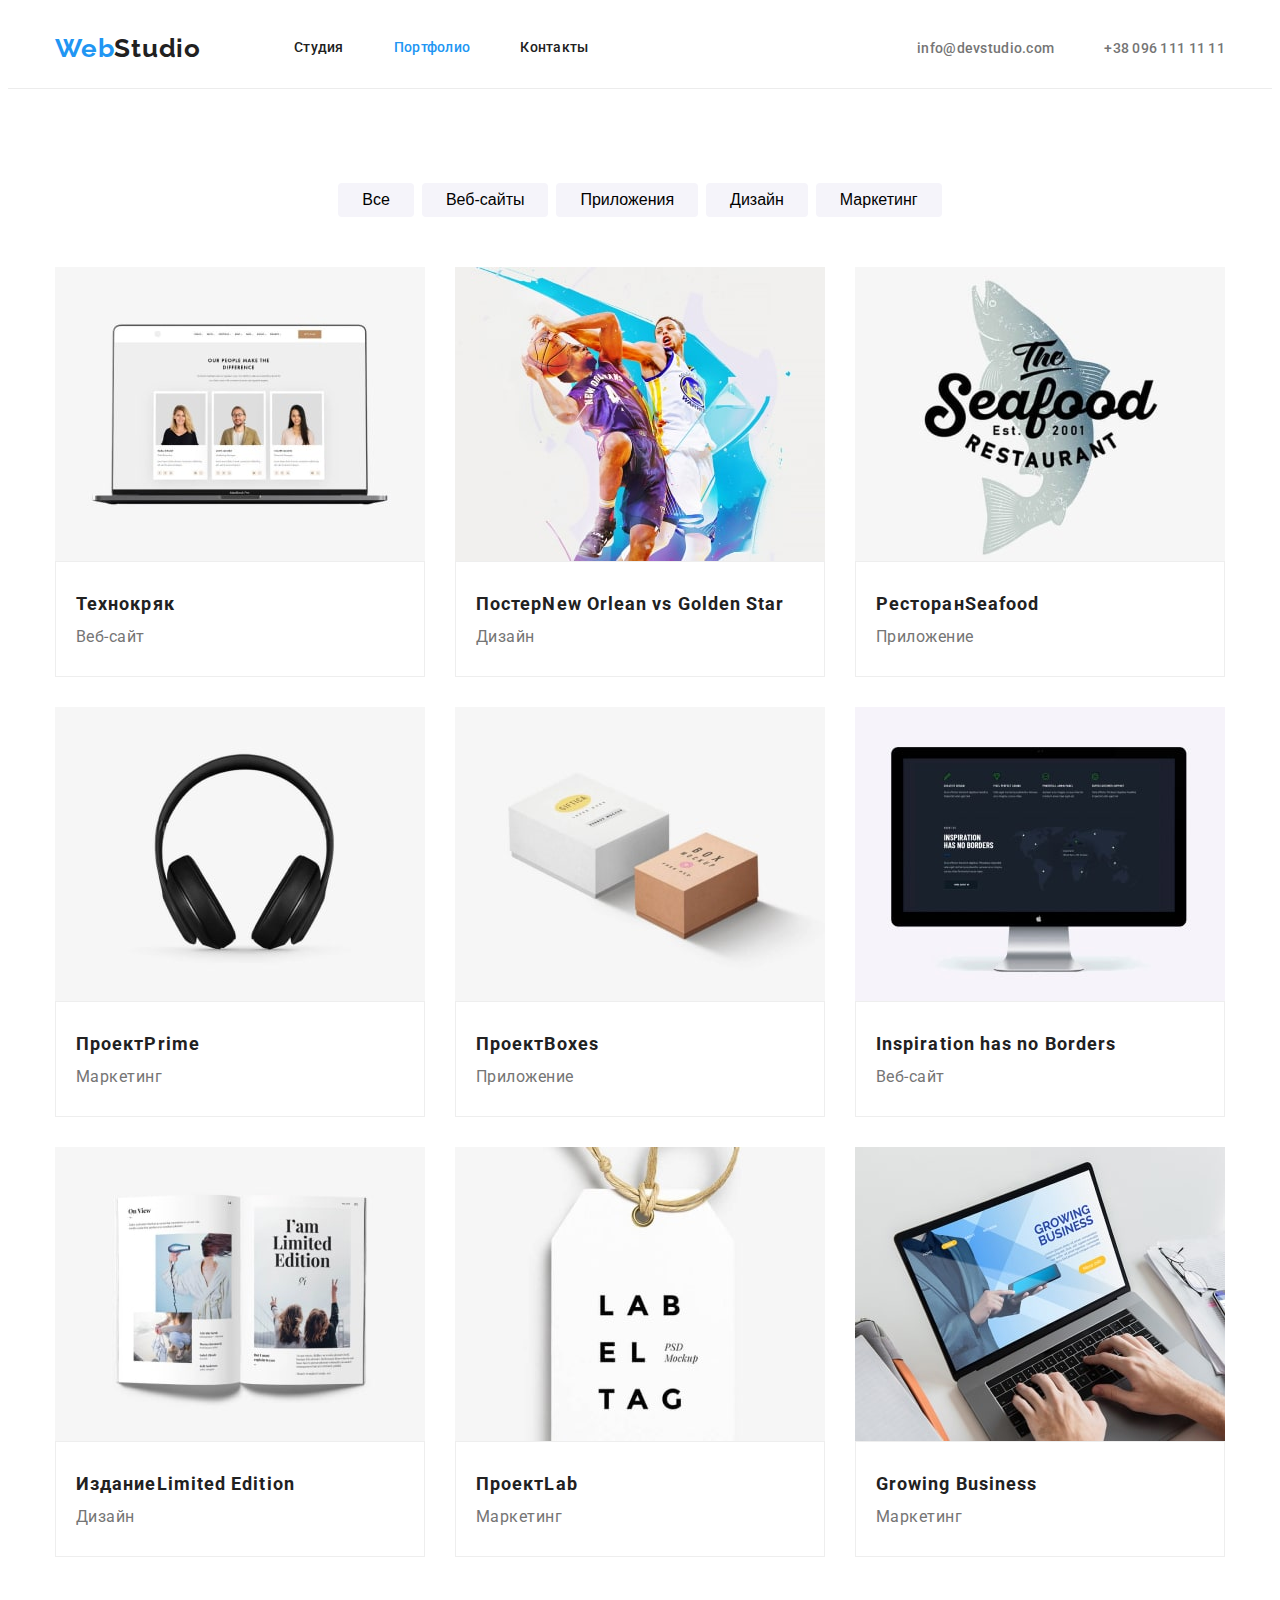
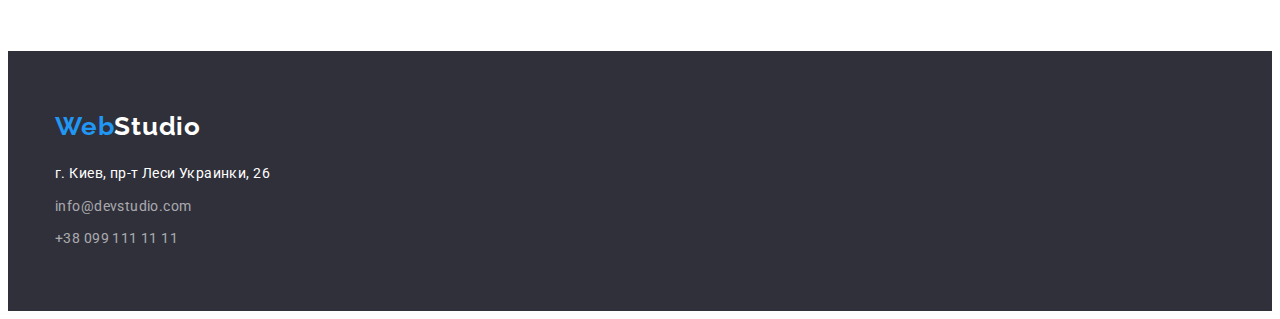
==== commit 53afe6da: "and another one" ====
--- a/portfolio.html
+++ b/portfolio.html
@@ -14,34 +14,34 @@
 <body>
     <header class="header">
         <div class="container">   
-        <nav class="header-navigation"> 
-            <div class="header-section">         
-                <a class="link logo" href=""><span class="pre-logo">Web</span><span class="sub-logo">Studio</span></a>      
+        <nav class="header-navigation">          
+                <a class="logo" href=""><span class="pre-logo">Web</span><span class="sub-logo">Studio</span></a>      
                         <ul class="navigation-list">
                             <li class="navigation-item">
-                                <a class="header-link link" href="./index.html">Студия</a>
+                                <a class="header-link " href="./index.html">Студия</a>
                                 </li>
                             <li class="navigation-item">
-                                <a class="header-link link" href="./portfolio.html"><span class="present-page">Портфолио</span></a>
+                                <a class="header-link" href="./portfolio.html"><span class="present-page">Портфолио</span></a>
                                 </li>
                             <li class="navigation-item">
-                                <a class="header-link link header-link-last" href="">Контакты</a>
+                                <a class="header-link" href="">Контакты</a>
                                 </li>
                         </ul>                      
             </nav>
-                    <ul class="list contacts-list">
+                    <ul class="contacts-list">
                         <li class="contacts-item">
-                            <a class="contacts-link link portfolio-mail" href="mailto:info@devstudio.com">info@devstudio.com"</a>
+                            <a class="contacts-link" href="mailto:info@devstudio.com">info@devstudio.com</a>
                         </li>
                         <li class="contacts-item">
-                            <a class="contacts-link link info-link-last" href="tel:+380961111111">+38 096 111 11 11</a>
+                            <a class="contacts-link" href="tel:+380961111111">+38 096 111 11 11</a>
                         </li>
                     </ul>   
+        </div>
     </header>
     <main>
         <section class="section">
             <div class="container">
-            <ul class="list button-list">
+            <ul class="button-list">
                 <li class="button-item">
                     <button class="btn" type="button">Все</button>
                 </li>
@@ -59,7 +59,7 @@
                 </li>
             </ul>           
             <!-- our projects -->
-            <ul class="list portfolio-list">
+            <ul class="portfolio-list">
                 <li class="portfolio-card">
                     <img src="./images/texnofix.jpg" alt="Веб-сайт" width="370" height="295">
                     <div class="card-text">
@@ -74,13 +74,12 @@
                     <p class="project-text">Дизайн</p>
                     </div>
                 </li>
-                <div class="portfolio-card">
+                 <li class="portfolio-card">
                     <img src="./images/seafood.jpg" alt="Приложение" width="370" height="295">
                     <div class="card-text">
                     <h2 class="project-title">Ресторан<span lang="en">Seafood</span></h2>
                     <p class="project-text">Приложение</p>
                     </div>
-                </div>
                 </li>
                 <li class="portfolio-card">
                     <img src="./images/prime.jpg" alt="Маркетинг" width="370" height="295">
@@ -103,21 +102,21 @@
                     <p class="project-text">Веб-сайт</p>
                     </div>
                 </li>
-                <li class="portfolio-card portfolio-card-last">
+                <li class="portfolio-card">
                     <img src="./images/limited-edition.jpg" alt="Дизайн" width="370" height="295">
                     <div class="card-text">
                     <h2 class="project-title">Издание<span>Limited Edition</span></h2>
                     <p class="project-text">Дизайн</p>
                     </div>
                 </li>
-                <li class="portfolio-card portfolio-card-last">
+                <li class="portfolio-card">
                     <img src="./images/project-lab.jpg" alt="Маркетинг" width="370" height="295">
                     <div class="card-text">
                     <h2 class="project-title">Проект<span>Lab</span></h2>
                     <p class="project-text">Маркетинг</p>
                    </div>
                </li>
-                <li class="portfolio-card portfolio-card-last">
+                <li class="portfolio-card">
                     <img src="./images/business.jpg" alt="Маркетинг" width="370" height="295">
                     <div class="card-text">
                     <h2 class="project-title" lang="en">Growing Business</h2>
@@ -130,17 +129,17 @@
     </main>                                                     
     <footer class="footer">
         <div class="container">
-        <a class="link footer-logo" href=""><span class="pre-logo">Web</span><span class="sub-logo-second">Studio</span></a>
+        <a class="footer-logo" href=""><span class="pre-logo">Web</span><span class="sub-logo-second">Studio</span></a>
         <address class="address">
             <ul class="footer-list">
                 <li class="footer-item">
-                    <a class="address-rout link" href="https://goo.gl/maps/BNxrX4DYjBoTdbWa7" target="_blank"  rel="noopener noreferrer">г. Киев, пр-т Леси Украинки, 26</a>
+                    <a class="address-rout" href="https://goo.gl/maps/BNxrX4DYjBoTdbWa7" target="_blank"  rel="noopener noreferrer">г. Киев, пр-т Леси Украинки, 26</a>
                 </li>
                 <li class="footer-item">
-                    <a class="footer-info link" href="mailto:info@devstudio.com">info@devstudio.com</a>    
+                    <a class="footer-info" href="mailto:info@devstudio.com">info@devstudio.com</a>    
                 </li>
                 <li class="footer-item" >
-                    <a class="footer-info link" href="tel:+380991111111">+38 099 111 11 11</a>   
+                    <a class="footer-info" href="tel:+380991111111">+38 099 111 11 11</a>   
                 </li>
             </ul>
         </address>
--- a/css/styles.css
+++ b/css/styles.css
@@ -4,7 +4,7 @@
     --main-text-color: #757575;
     --accent-color: #2196F3;
 }
-*{
+*,html{
     box-sizing: border-box;
 }
 img{
@@ -14,6 +14,9 @@
 }
 body{
     font-family: 'Roboto', sans-serif;
+}
+a{
+    text-decoration: none;
 }
 p, h1, h2, h3, h4, h5, h6{
     margin-top: 0;
@@ -41,27 +44,18 @@
     padding-right: 15px;
     margin: 0 auto;
 }
-.portfolio-navigation{
-    display: flex;
-    align-items: center;
-    width: 100%;
-    justify-content: space-between; 
-}
 .portfolio-wrapper
 {
     display: flex;
 }
-.portfolio-logo{
-    margin-right: 93px; 
-}
 .navigation-list{
     display: flex;
-    list-style: none;
-    /* align-items: center; */
+    align-items: center; 
 }
 .button-list{
+    display: flex;
     margin-bottom: 50px;
-    justify-content: center;
+    justify-content: center;    
 }
 .portfolio-list{
     flex-wrap: wrap;
@@ -71,27 +65,23 @@
     display: flex;
     align-items: center;
 }
-.header-section{
+.header-navigation{
     align-items: center;
     display: flex;
     justify-content: space-between;
-
 }
 .header{
-    border-bottom: 1px;    
-}
-.portfolio-navigation-list{
-    align-items: center;
-    list-style: none;
+    border-bottom: 1px solid #ECECEC;    
 }
 .contacts-list{
     margin-left: auto;
-}
-.navigation-item{
-margin-right: 50px;
-}
-.contacts-item{
-margin-right: 50px; 
+    display: flex;
+}
+.navigation-item:not(:last-child){
+    margin-right: 50px;
+}
+.contacts-item:not(:last-child){
+    margin-right: 50px;
 }
 .logo{
     margin-right: 93px;
@@ -120,19 +110,8 @@
 letter-spacing: 0.03em;
 color: #ffffff;
 }
-.list{
-    list-style: none;
-    display: flex;
-}
-.footer-item{
+.footer-item:not(:last-child){
     margin-bottom: 9px;
-}
-.footer-item-last{
-    margin-bottom: 0;
-}
-.link{
-    text-decoration: none;
-    
 }
 .present-page{
     font-weight: 500;
@@ -150,9 +129,6 @@
 letter-spacing: 0.02em;
 color:var(--secondary-title-color);
 }
-.header-link-last{
-margin-right: 0;
-}
 .header-link:hover, 
 .header-link:focus{
 color: var(--accent-color);
@@ -164,9 +140,6 @@
  line-height: 1.14;
  letter-spacing: 0.02em;
 }
-.contacts-link-last{
-margin-right: 0;
-}
 .contacts-link:hover,
 .contacts-link:focus{
 color: var(--accent-color);
@@ -187,7 +160,8 @@
 }
 .main-button{
 width: 200px;
-height: 50px;   
+height: 50px;
+border: transparent;   
 background: var(--accent-color);
 box-shadow: 0px 4px 4px rgba(0, 0, 0, 0.15);
 border-radius: 4px;
@@ -225,11 +199,13 @@
 color: var(--secondary-title-color);
 }
 .advantage-list{
-list-style: none;
 display: flex;
 }
-.advantage-item{
-margin-right: 30px;
+.advantage-item:not(:last-child){
+margin-right: 50px;
+}
+.advantage-main-title{
+    display: none;
 }
 .advantage-title{
 font-size: 14px;
@@ -239,7 +215,6 @@
 color: var(--secondary-title-color);
 }
 .advantage-text{
-
 margin-top: 10px;
 max-width: 270px;
 font-size: 14px;
@@ -255,8 +230,10 @@
 letter-spacing: 0.03em;
 color:var(--secondary-title-color);
 }
+.work-section{
+    padding-top: 0;
+}
 .work-list{
-list-style: none;
 display: flex;
 justify-content: space-between;
 }
@@ -271,19 +248,14 @@
 text-align: center;
 padding: 30px 0;
 }
-.team-card{
-max-width: 270px;
-margin-right: 30px;      
+.team-item:not(:last-child){
+margin-right: 30px;
+}
+.team-item{
+max-width: 270px;      
 background: #FFFFFF;
 box-shadow: 0px 1px 3px rgba(0, 0, 0, 0.12), 0px 1px 1px rgba(0, 0, 0, 0.14), 0px 2px 1px rgba(0, 0, 0, 0.2);
 border-radius: 0px 0px 4px 4px;
-}
-.team-card-last{
-background: #FFFFFF;
-max-width: 270px;
-box-shadow: 0px 1px 3px rgba(0, 0, 0, 0.12), 0px 1px 1px rgba(0, 0, 0, 0.14), 0px 2px 1px rgba(0, 0, 0, 0.2);
-border-radius: 0px 0px 4px 4px;
-margin-right: 0;
 }
 .portfolio-card{
 align-items: left;
@@ -291,11 +263,11 @@
 margin-bottom: 30px;
 background: #FFFFFF;
 }
-.portfolio-card-last{
-margin-bottom: 0;
-}
 .portfolio-card:nth-child(3n){
 margin-right: 0;
+}
+.portfolio-card:nth-child(n+6){
+margin-bottom: 0;
 }
 .card-text{
 border: 1px solid #EEEEEE;
@@ -341,15 +313,18 @@
 letter-spacing: 0.03em;
 color: var(--main-text-color);
 }
-.button-item{
+.button-item:not(:last-child){
     margin-right: 8px;
 }
 .btn
 {  
+    font-weight: 500;
+    font-size: 16px;
     background: #F5F4FA;
     border-radius: 4px;
     padding: 6px 22px;
-    border: none;
+    border: 2px solid #F5F4FA;
+    cursor: pointer;
 }
 .btn:hover,
 .btn:focus{
